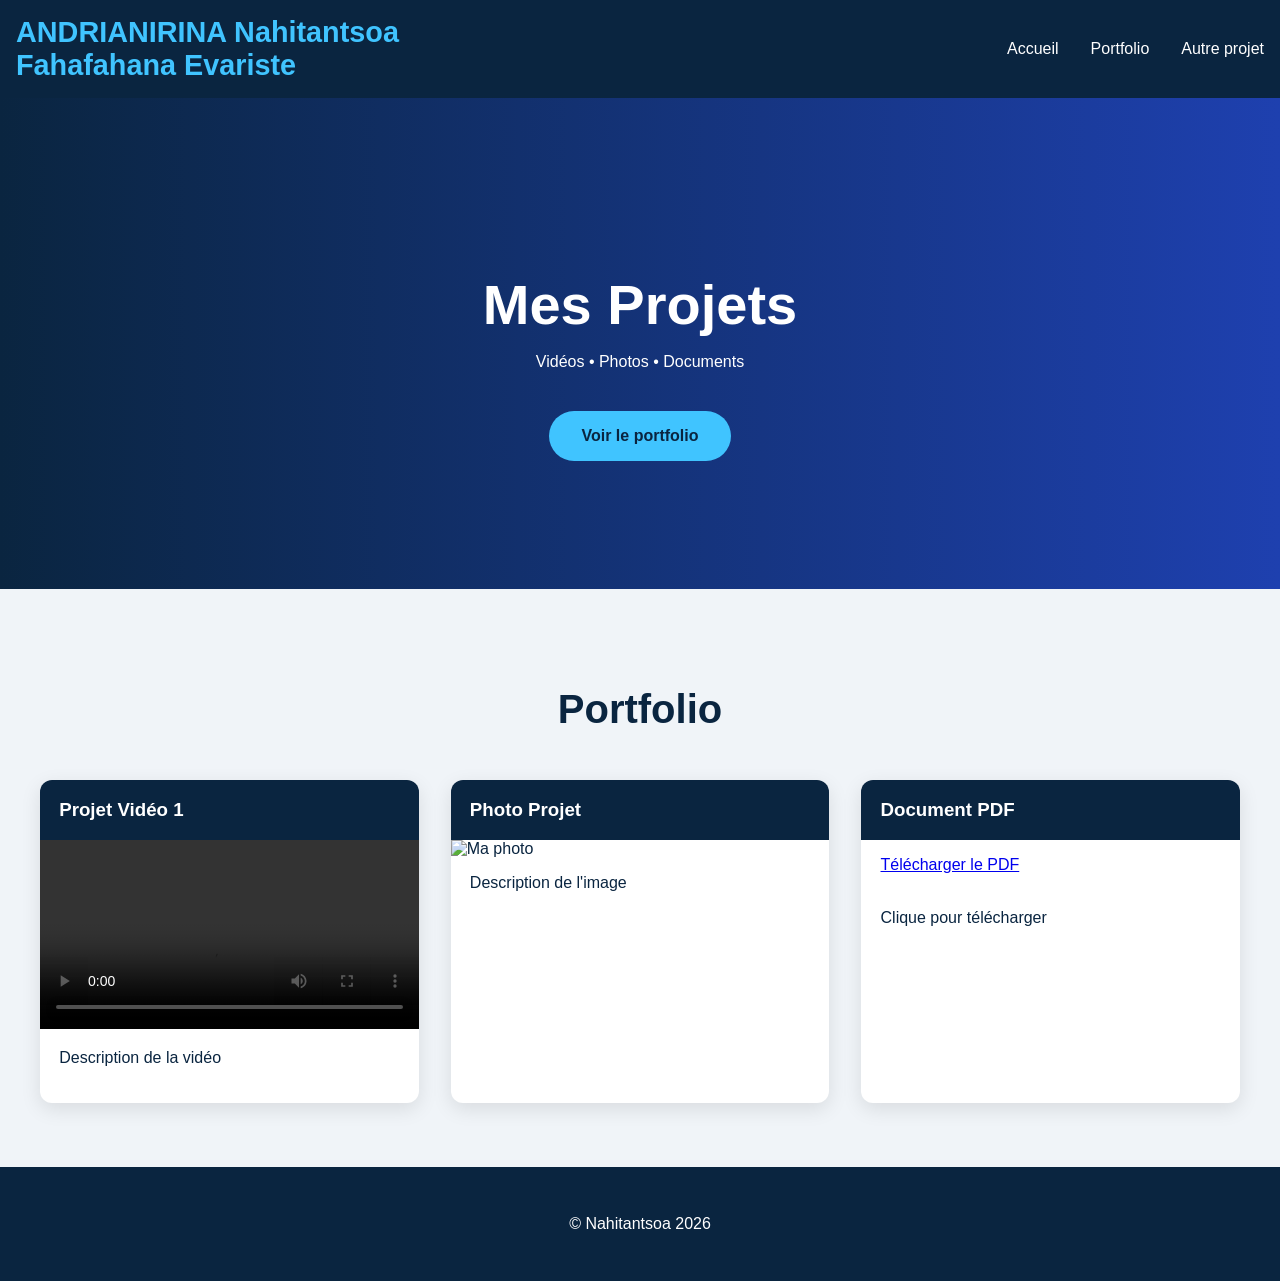
==== index.html @ 80f79030 "first commit" ====
<!DOCTYPE html>
<html lang="fr">
<head>
  <meta charset="UTF-8">
  <meta name="viewport" content="width=device-width, initial-scale=1.0">
  <title>Nahitantsoa - Portfolio</title>
  <link rel="stylesheet" href="style.css">
</head>
<body>

  <header>
    <nav>
      <div class="logo">
        ANDRIANIRINA Nahitantsoa<br />
        Fahafahana Evariste
      </div>
      <ul>
        <li><a href="#accueil">Accueil</a></li>
        <li><a href="#portfolio">Portfolio</a></li>
        <li><a href="https://github.com/nahitantsoa" target="_blank">Autre projet</a></li>
      </ul>
    </nav>
  </header>

  <section id="accueil" class="hero">
    <h1>Mes Projets</h1>
    <p>Vidéos • Photos • Documents</p>
    <a href="#portfolio" class="btn">Voir le portfolio</a>
  </section>

  <section id="portfolio">
    <h2>Portfolio</h2>

    <div class="grid">

      <!-- VIDÉO -->
      <div class="card">
        <h3>Projet Vidéo 1</h3>
        <video controls width="100%">
          <source src="assets/videos/projet1.mp4" type="video/mp4">
          Désolé, la vidéo ne se charge pas.
        </video>
        <p>Description de la vidéo</p>
      </div>

      <!-- IMAGE -->
      <div class="card">
        <h3>Photo Projet</h3>
        <img src="assets/images/photo1.jpg" alt="Ma photo" style="width:100%;">
        <p>Description de l'image</p>
      </div>

      <!-- DOCUMENT -->
      <div class="card">
        <h3>Document PDF</h3>
        <p><a href="assets/documents/Surveillance sur l'attaque MITM.pdf" download>Télécharger le PDF</a></p>
        <p>Clique pour télécharger</p>
      </div>

    </div>
  </section>

  <footer>
    <p>© Nahitantsoa 2026</p>
  </footer>

  <script src="script.js"></script>
</body>
</html>
---- style.css ----
body {
    margin: 0;
    font-family: Arial, sans-serif;
    background: #f0f4f8;
    color: #0a2540;
  }
  
  header nav {
    background: #0a2540;
    padding: 1rem;
    display: flex;
    justify-content: space-between;
    align-items: center;
    position: sticky;
    top: 0;
    z-index: 10;
  }
  
  .logo {
    color: #40c4ff;
    font-size: 1.8rem;
    font-weight: bold;
  }
  
  nav ul {
    list-style: none;
    display: flex;
    gap: 2rem;
    margin: 0;
    padding: 0;
  }
  
  nav a {
    color: white;
    text-decoration: none;
    font-weight: 500;
  }
  
  nav a:hover {
    color: #40c4ff;
  }
  
  .hero {
    background: linear-gradient(to right, #0a2540, #1e40af);
    color: white;
    text-align: center;
    padding: 8rem 2rem;
  }
  
  .hero h1 {
    font-size: 3.5rem;
    margin-bottom: 1rem;
  }
  
  .btn {
    background: #40c4ff;
    color: #0a2540;
    padding: 1rem 2rem;
    border-radius: 50px;
    text-decoration: none;
    font-weight: bold;
    display: inline-block;
    margin-top: 1.5rem;
  }
  
  .btn:hover {
    background: #00b0ff;
  }
  
  #portfolio {
    padding: 4rem 2rem;
    max-width: 1200px;
    margin: 0 auto;
  }
  
  #portfolio h2 {
    text-align: center;
    font-size: 2.5rem;
    margin-bottom: 3rem;
    color: #0a2540;
  }
  
  .grid {
    display: grid;
    grid-template-columns: repeat(auto-fit, minmax(320px, 1fr));
    gap: 2rem;
  }
  
  .card {
    background: white;
    border-radius: 12px;
    overflow: hidden;
    box-shadow: 0 6px 20px rgba(0,0,0,0.1);
    transition: transform 0.3s;
  }
  
  .card:hover {
    transform: translateY(-10px);
  }
  
  .card h3 {
    padding: 1.2rem;
    margin: 0;
    background: #0a2540;
    color: white;
  }
  
  .card p {
    padding: 0 1.2rem 1.2rem;
  }
  
  footer {
    background: #0a2540;
    color: white;
    text-align: center;
    padding: 2rem;
  }
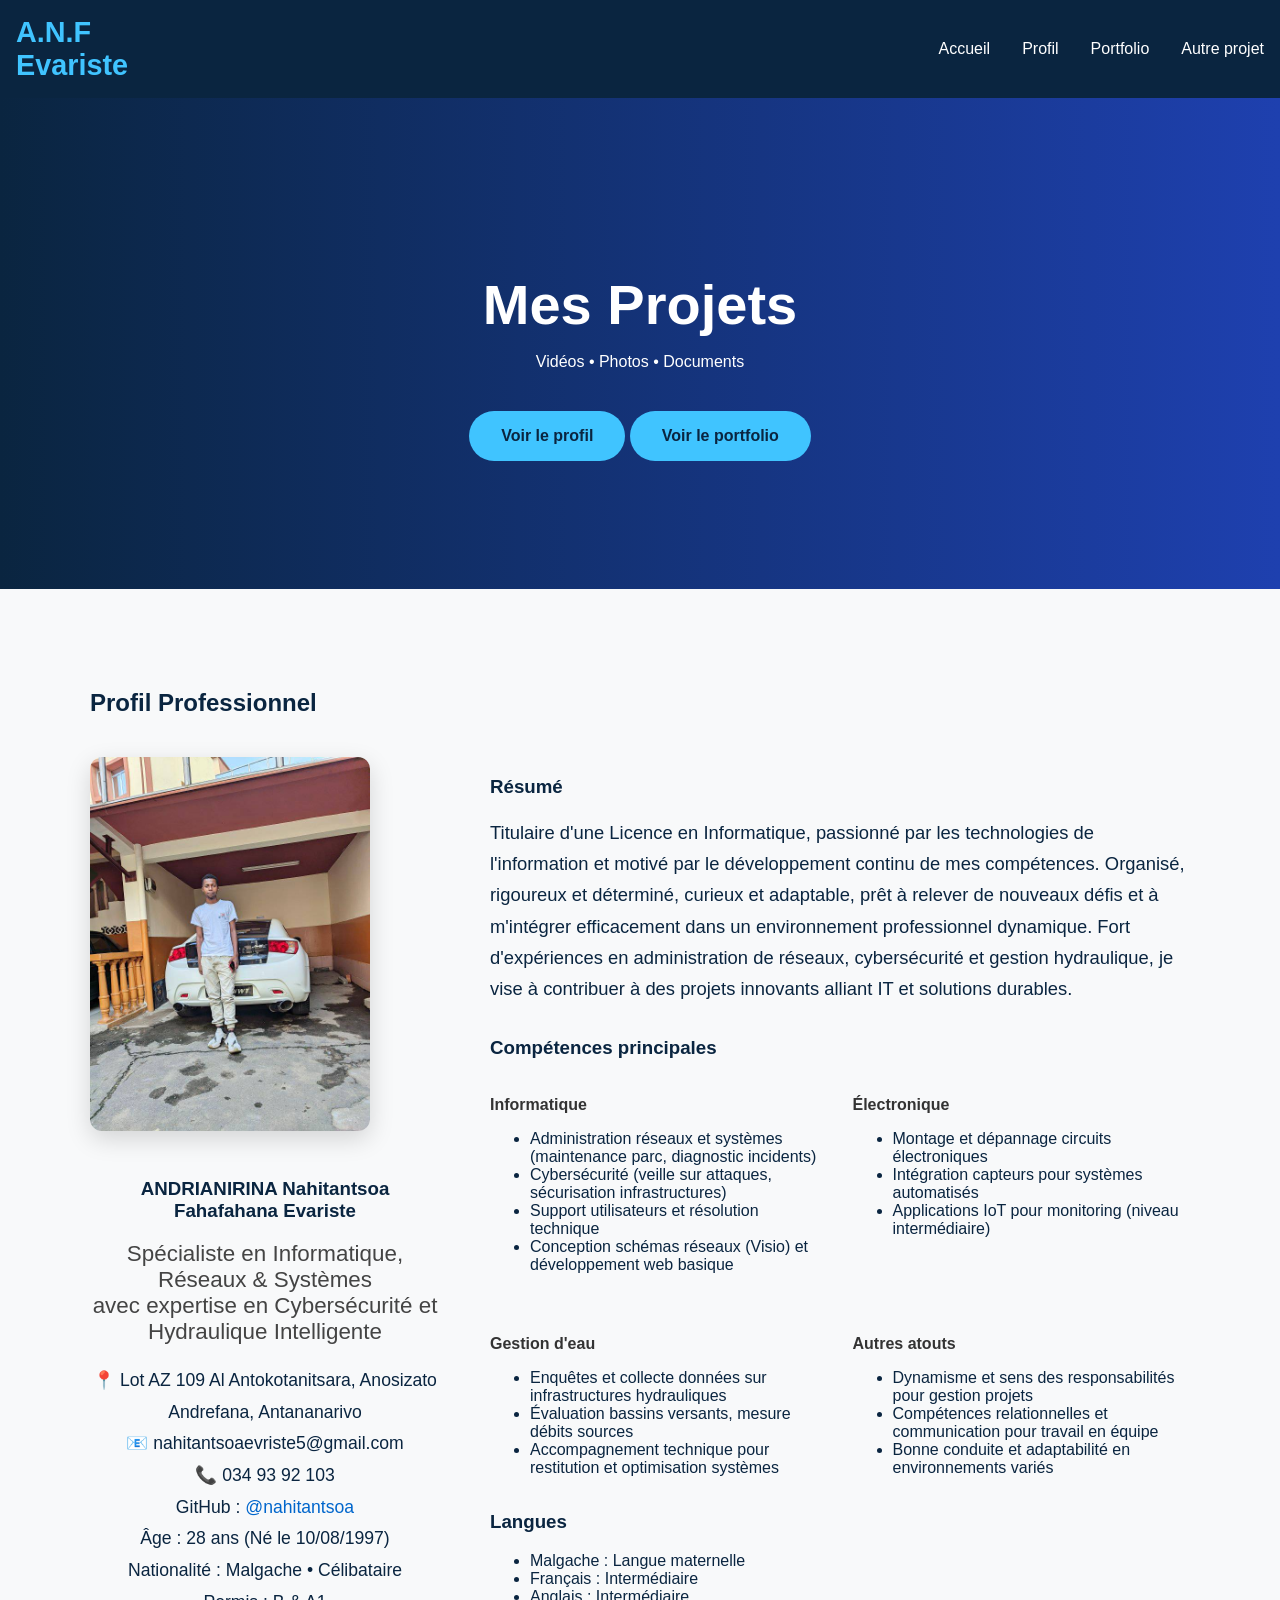
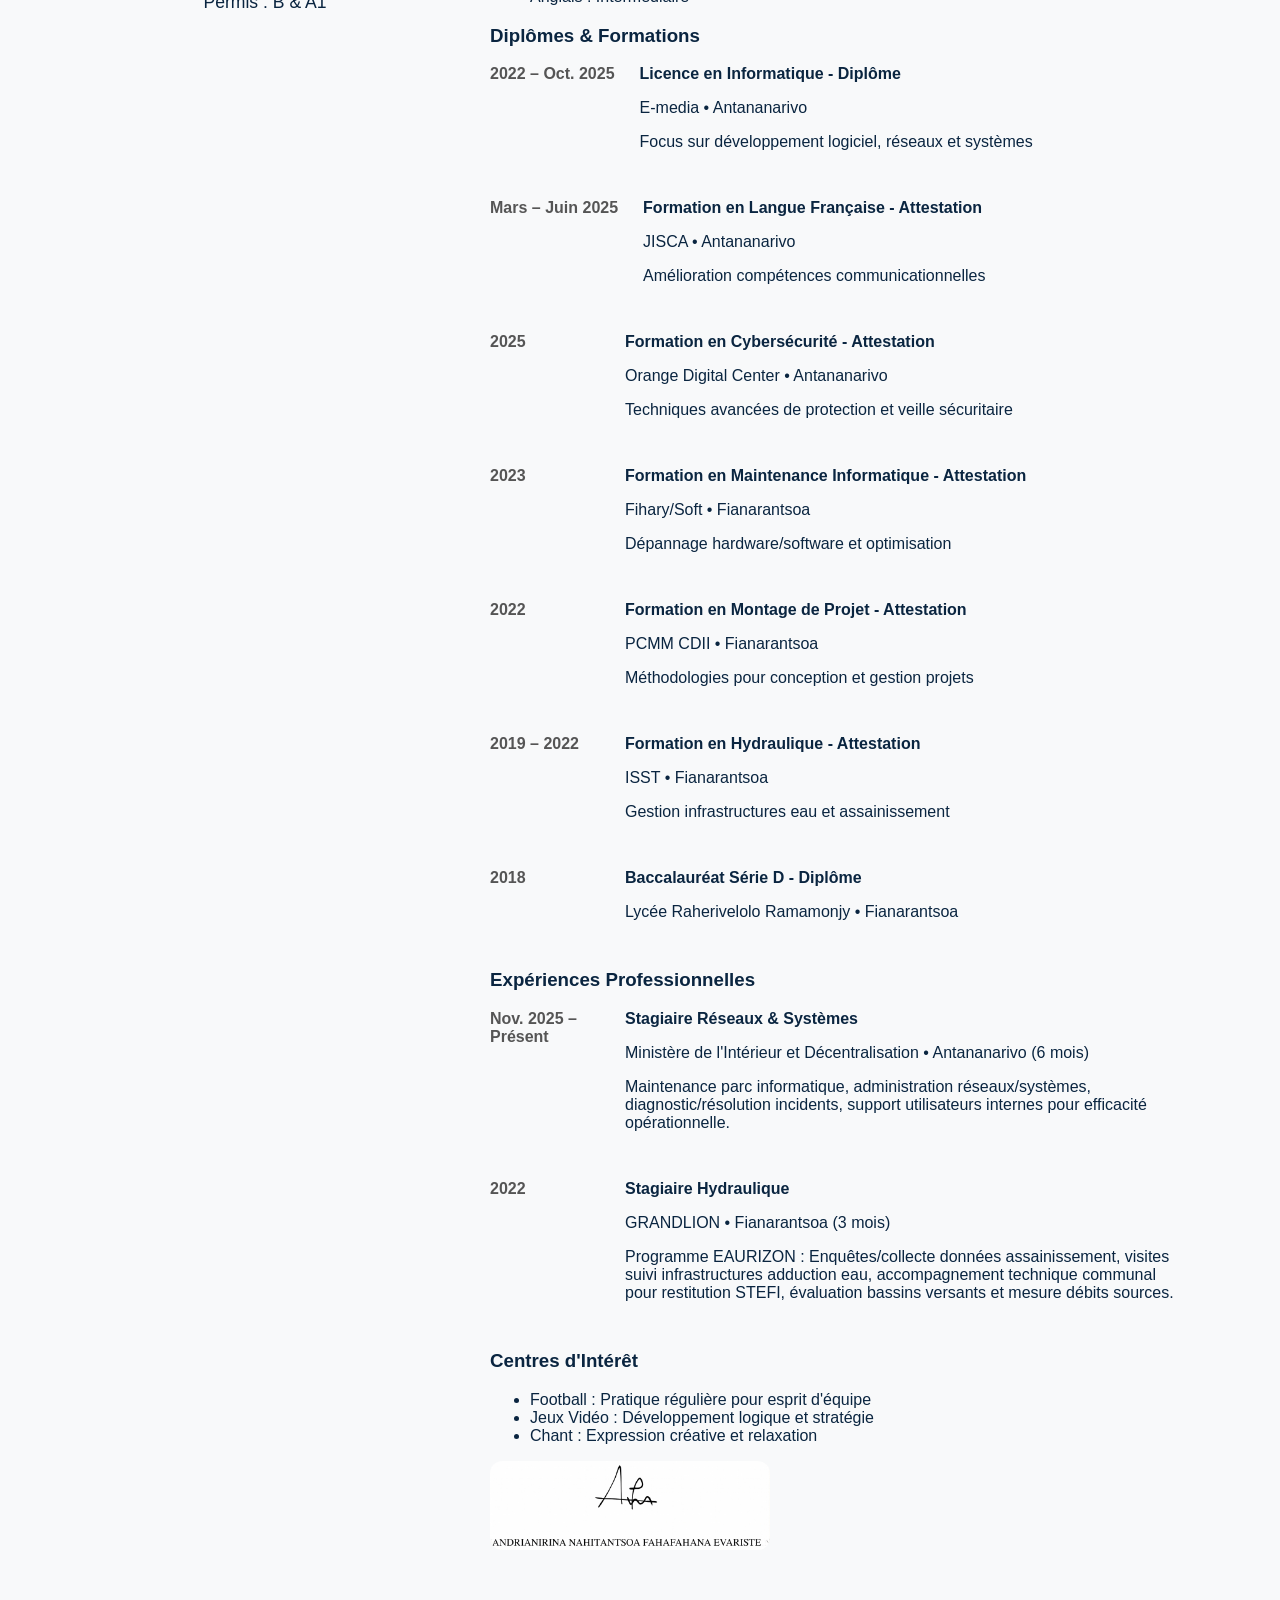
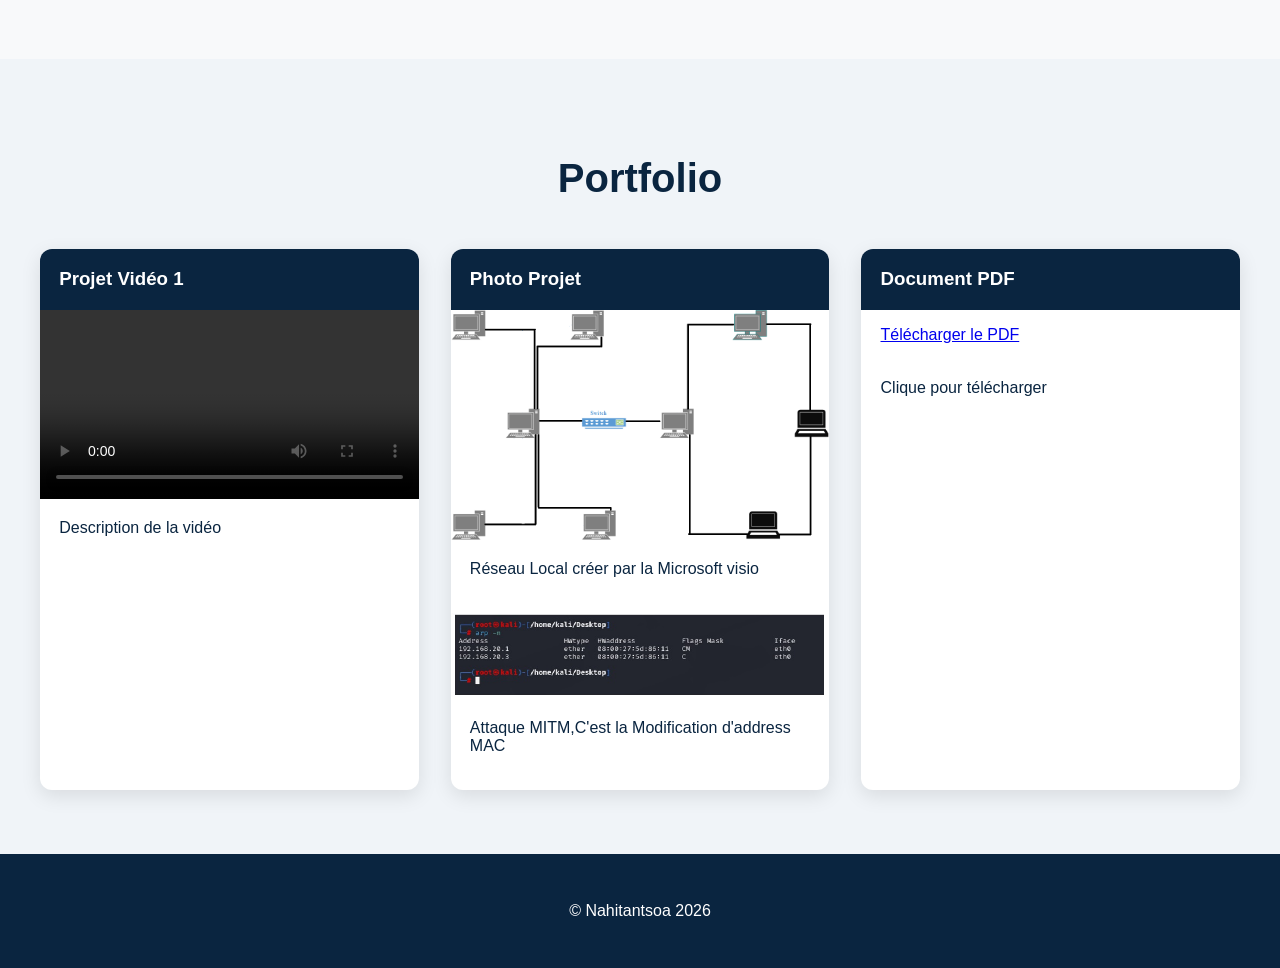
==== commit 2e7de1c1: "nouv" ====
--- a/index.html
+++ b/index.html
@@ -1,4 +1,4 @@
-<!DOCTYPE html>
+﻿<!DOCTYPE html>
 <html lang="fr">
 <head>
   <meta charset="UTF-8">
@@ -11,11 +11,12 @@
   <header>
     <nav>
       <div class="logo">
-        ANDRIANIRINA Nahitantsoa<br />
-        Fahafahana Evariste
+        A.N.F <br />
+         Evariste
       </div>
       <ul>
         <li><a href="#accueil">Accueil</a></li>
+        <li><a href="#profil">Profil</a></li>
         <li><a href="#portfolio">Portfolio</a></li>
         <li><a href="https://github.com/nahitantsoa" target="_blank">Autre projet</a></li>
       </ul>
@@ -25,8 +26,213 @@
   <section id="accueil" class="hero">
     <h1>Mes Projets</h1>
     <p>Vidéos • Photos • Documents</p>
+    <a href="#profil" class="btn">Voir le profil</a>
     <a href="#portfolio" class="btn">Voir le portfolio</a>
+
   </section>
+
+<section id="profil" class="profil-section">
+  <div class="container">
+    <h2>Profil Professionnel</h2>
+
+    <div class="profil-grid">
+      <!-- Colonne gauche : photo + infos perso -->
+      <div class="profil-left">
+        <div class="photo-profil">
+          <img src="assets/images/prof.jpg" alt="Nahitantsoa EVARISTE" />
+        </div>
+
+        <div class="contact-info">
+          <h3>ANDRIANIRINA Nahitantsoa <br/>
+          Fahafahana Evariste</h3>
+          <p class="titre-poste">Spécialiste en Informatique, Réseaux & Systèmes<br />avec expertise en Cybersécurité et Hydraulique Intelligente</p>
+
+          <ul class="contact-list">
+            <li>📍 Lot AZ 109 Al Antokotanitsara, Anosizato Andrefana, Antananarivo</li>
+            <li>📧 nahitantsoaevriste5@gmail.com</li>
+            <li>📞 034 93 92 103</li>
+            <li>GitHub : <a href="https://github.com/nahitantsoa" target="_blank">@nahitantsoa</a></li>
+            <li>Âge : 28 ans (Né le 10/08/1997)</li>
+            <li>Nationalité : Malgache • Célibataire</li>
+            <li>Permis : B & A1</li>
+          </ul>
+        </div>
+      </div>
+
+      <!-- Colonne droite : contenu CV -->
+      <div class="profil-right">
+
+        <!-- Résumé / À propos -->
+        <div class="resume">
+          <h3>Résumé</h3>
+          <p>
+            Titulaire d'une Licence en Informatique, passionné par les technologies de l'information et motivé par le développement continu de mes compétences. Organisé, rigoureux et déterminé, curieux et adaptable, prêt à relever de nouveaux défis et à m'intégrer efficacement dans un environnement professionnel dynamique. Fort d'expériences en administration de réseaux, cybersécurité et gestion hydraulique, je vise à contribuer à des projets innovants alliant IT et solutions durables.
+          </p>
+        </div>
+
+        <!-- Compétences -->
+        <div class="competences">
+          <h3>Compétences principales</h3>
+          <div class="skills-grid">
+            <div class="skill-category">
+              <h4>Informatique</h4>
+              <ul>
+                <li>Administration réseaux et systèmes (maintenance parc, diagnostic incidents)</li>
+                <li>Cybersécurité (veille sur attaques, sécurisation infrastructures)</li>
+                <li>Support utilisateurs et résolution technique</li>
+                <li>Conception schémas réseaux (Visio) et développement web basique</li>
+              </ul>
+            </div>
+
+            <div class="skill-category">
+              <h4>Électronique</h4>
+              <ul>
+                <li>Montage et dépannage circuits électroniques</li>
+                <li>Intégration capteurs pour systèmes automatisés</li>
+                <li>Applications IoT pour monitoring (niveau intermédiaire)</li>
+              </ul>
+            </div>
+
+            <div class="skill-category">
+              <h4>Gestion d'eau</h4>
+              <ul>
+                <li>Enquêtes et collecte données sur infrastructures hydrauliques</li>
+                <li>Évaluation bassins versants, mesure débits sources</li>
+                <li>Accompagnement technique pour restitution et optimisation systèmes</li>
+              </ul>
+            </div>
+
+            <div class="skill-category">
+              <h4>Autres atouts</h4>
+              <ul>
+                <li>Dynamisme et sens des responsabilités pour gestion projets</li>
+                <li>Compétences relationnelles et communication pour travail en équipe</li>
+                <li>Bonne conduite et adaptabilité en environnements variés</li>
+              </ul>
+            </div>
+          </div>
+        </div>
+
+        <!-- Langues -->
+        <div class="langues">
+          <h3>Langues</h3>
+          <ul>
+            <li>Malgache : Langue maternelle</li>
+            <li>Français : Intermédiaire</li>
+            <li>Anglais : Intermédiaire</li>
+          </ul>
+        </div>
+
+        <!-- Diplômes & formations -->
+        <div class="formation">
+          <h3>Diplômes & Formations</h3>
+          <div class="timeline">
+            <div class="timeline-item">
+              <div class="timeline-date">2022 – Oct. 2025</div>
+              <div class="timeline-content">
+                <h4>Licence en Informatique - Diplôme</h4>
+                <p>E-media • Antananarivo</p>
+                <p>Focus sur développement logiciel, réseaux et systèmes</p>
+              </div>
+            </div>
+
+            <div class="timeline-item">
+              <div class="timeline-date">Mars – Juin 2025</div>
+              <div class="timeline-content">
+                <h4>Formation en Langue Française - Attestation</h4>
+                <p>JISCA • Antananarivo</p>
+                <p>Amélioration compétences communicationnelles</p>
+              </div>
+            </div>
+
+            <div class="timeline-item">
+              <div class="timeline-date">2025</div>
+              <div class="timeline-content">
+                <h4>Formation en Cybersécurité - Attestation</h4>
+                <p>Orange Digital Center • Antananarivo</p>
+                <p>Techniques avancées de protection et veille sécuritaire</p>
+              </div>
+            </div>
+
+            <div class="timeline-item">
+              <div class="timeline-date">2023</div>
+              <div class="timeline-content">
+                <h4>Formation en Maintenance Informatique - Attestation</h4>
+                <p>Fihary/Soft • Fianarantsoa</p>
+                <p>Dépannage hardware/software et optimisation</p>
+              </div>
+            </div>
+
+            <div class="timeline-item">
+              <div class="timeline-date">2022</div>
+              <div class="timeline-content">
+                <h4>Formation en Montage de Projet - Attestation</h4>
+                <p>PCMM CDII • Fianarantsoa</p>
+                <p>Méthodologies pour conception et gestion projets</p>
+              </div>
+            </div>
+
+            <div class="timeline-item">
+              <div class="timeline-date">2019 – 2022</div>
+              <div class="timeline-content">
+                <h4>Formation en Hydraulique - Attestation</h4>
+                <p>ISST • Fianarantsoa</p>
+                <p>Gestion infrastructures eau et assainissement</p>
+              </div>
+            </div>
+
+            <div class="timeline-item">
+              <div class="timeline-date">2018</div>
+              <div class="timeline-content">
+                <h4>Baccalauréat Série D - Diplôme</h4>
+                <p>Lycée Raherivelolo Ramamonjy • Fianarantsoa</p>
+              </div>
+            </div>
+          </div>
+        </div>
+
+        <!-- Expériences / Réalisations marquantes -->
+        <div class="experiences">
+          <h3>Expériences Professionnelles</h3>
+          <div class="timeline">
+            <div class="timeline-item">
+              <div class="timeline-date">Nov. 2025 – Présent</div>
+              <div class="timeline-content">
+                <h4>Stagiaire Réseaux & Systèmes</h4>
+                <p>Ministère de l'Intérieur et Décentralisation • Antananarivo (6 mois)</p>
+                <p>Maintenance parc informatique, administration réseaux/systèmes, diagnostic/résolution incidents, support utilisateurs internes pour efficacité opérationnelle.</p>
+              </div>
+            </div>
+
+            <div class="timeline-item">
+              <div class="timeline-date">2022</div>
+              <div class="timeline-content">
+                <h4>Stagiaire Hydraulique</h4>
+                <p>GRANDLION • Fianarantsoa (3 mois)</p>
+                <p>Programme EAURIZON : Enquêtes/collecte données assainissement, visites suivi infrastructures adduction eau, accompagnement technique communal pour restitution STEFI, évaluation bassins versants et mesure débits sources.</p>
+              </div>
+            </div>
+          </div>
+        </div>
+
+        <!-- Centres d'intérêt -->
+        <div class="interets">
+          <h3>Centres d'Intérêt</h3>
+          <ul>
+            <li>Football : Pratique régulière pour esprit d'équipe</li>
+            <li>Jeux Vidéo : Développement logique et stratégie</li>
+            <li>Chant : Expression créative et relaxation</li>
+          </ul>
+        </div>
+        <div class="sig">
+          <img src="assets/images/signature.jpg" alt="Nahitantsoa EVARISTE" />
+        </div>
+
+      </div>
+    </div>
+  </div>
+
+</section>
 
   <section id="portfolio">
     <h2>Portfolio</h2>
@@ -46,8 +252,10 @@
       <!-- IMAGE -->
       <div class="card">
         <h3>Photo Projet</h3>
-        <img src="assets/images/photo1.jpg" alt="Ma photo" style="width:100%;">
-        <p>Description de l'image</p>
+        <img src="assets/images/Réseau local.png" alt="Ma photo" style="width:100%;">
+        <p>Réseau Local créer par la Microsoft visio</p>
+	<img src="assets/images/l'attaque MITM.jpg" alt="Ma photo" style="width:100%;">
+        <p>Attaque MITM,C'est la Modification d'address MAC</p>
       </div>
 
       <!-- DOCUMENT -->
--- a/style.css
+++ b/style.css
@@ -85,6 +85,138 @@
     grid-template-columns: repeat(auto-fit, minmax(320px, 1fr));
     gap: 2rem;
   }
+
+  .profil-section {
+  padding: 80px 20px;
+  background: #f8f9fa;
+}
+
+.container {
+  max-width: 1100px;
+  margin: 0 auto;
+}
+
+.profil-grid {
+  display: flex;
+  flex-wrap: wrap;
+  gap: 50px;
+  margin-top: 40px;
+}
+
+.profil-left {
+  flex: 1;
+  min-width: 320px;
+}
+
+.photo-profil img {
+  width: 100%;
+  max-width: 280px;
+  border-radius: 12px;
+  box-shadow: 0 8px 25px rgba(0,0,0,0.15);
+  object-fit: cover;
+  display: black;
+  margin: 0 auto 25px;
+}
+
+.sig img {
+ width: 100%;
+  max-width: 280px;
+  border-radius: 12px;
+  box-shadow: 0 8px 25px rgba(-1,-1,-1,-1.15);
+  object-fit: cover;
+  display: black;
+  margin: 0 auto 25px;
+}
+.contact-info {
+  text-align: center;
+}
+
+.titre-poste {
+  font-size: 1.4rem;
+  color: #444;
+  margin: 10px 0 20px;
+  font-weight: 500;
+}
+
+.contact-list {
+  list-style: none;
+  padding: 0;
+  font-size: 1.1rem;
+  line-height: 1.8;
+}
+
+.contact-list a {
+  color: #0066cc;
+  text-decoration: none;
+}
+
+.profil-right {
+  flex: 2;
+  min-width: 400px;
+}
+
+.resume p {
+  font-size: 1.15rem;
+  line-height: 1.7;
+  margin-bottom: 2rem;
+}
+
+.competences h4 {
+  margin: 1.2rem 0 0.6rem;
+  color: #333;
+}
+
+.skills-grid {
+  display: grid;
+  grid-template-columns: repeat(auto-fit, minmax(220px, 1fr));
+  gap: 25px;
+}
+
+.timeline-item {
+  display: flex;
+  margin-bottom: 2rem;
+  gap: 25px;
+}
+
+.timeline-date {
+  min-width: 110px;
+  font-weight: bold;
+  color: #555;
+}
+
+.timeline-content h4 {
+  margin: 0 0 6px;
+}
+
+.experiences ul {
+  list-style: none;
+  padding-left: 0;
+}
+
+.experiences li {
+  margin-bottom: 12px;
+  position: relative;
+  padding-left: 25px;
+}
+
+.experiences li::before {
+  content: "•";
+  position: absolute;
+  left: 0;
+  color: #0066cc;
+  font-size: 1.6rem;
+  line-height: 1;
+}
+
+/* Responsive */
+@media (max-width: 800px) {
+  .profil-grid {
+    flex-direction: column;
+  }
+  .photo-profil img {
+    max-width: 220px;
+  }
+}
   
   .card {
     background: white;
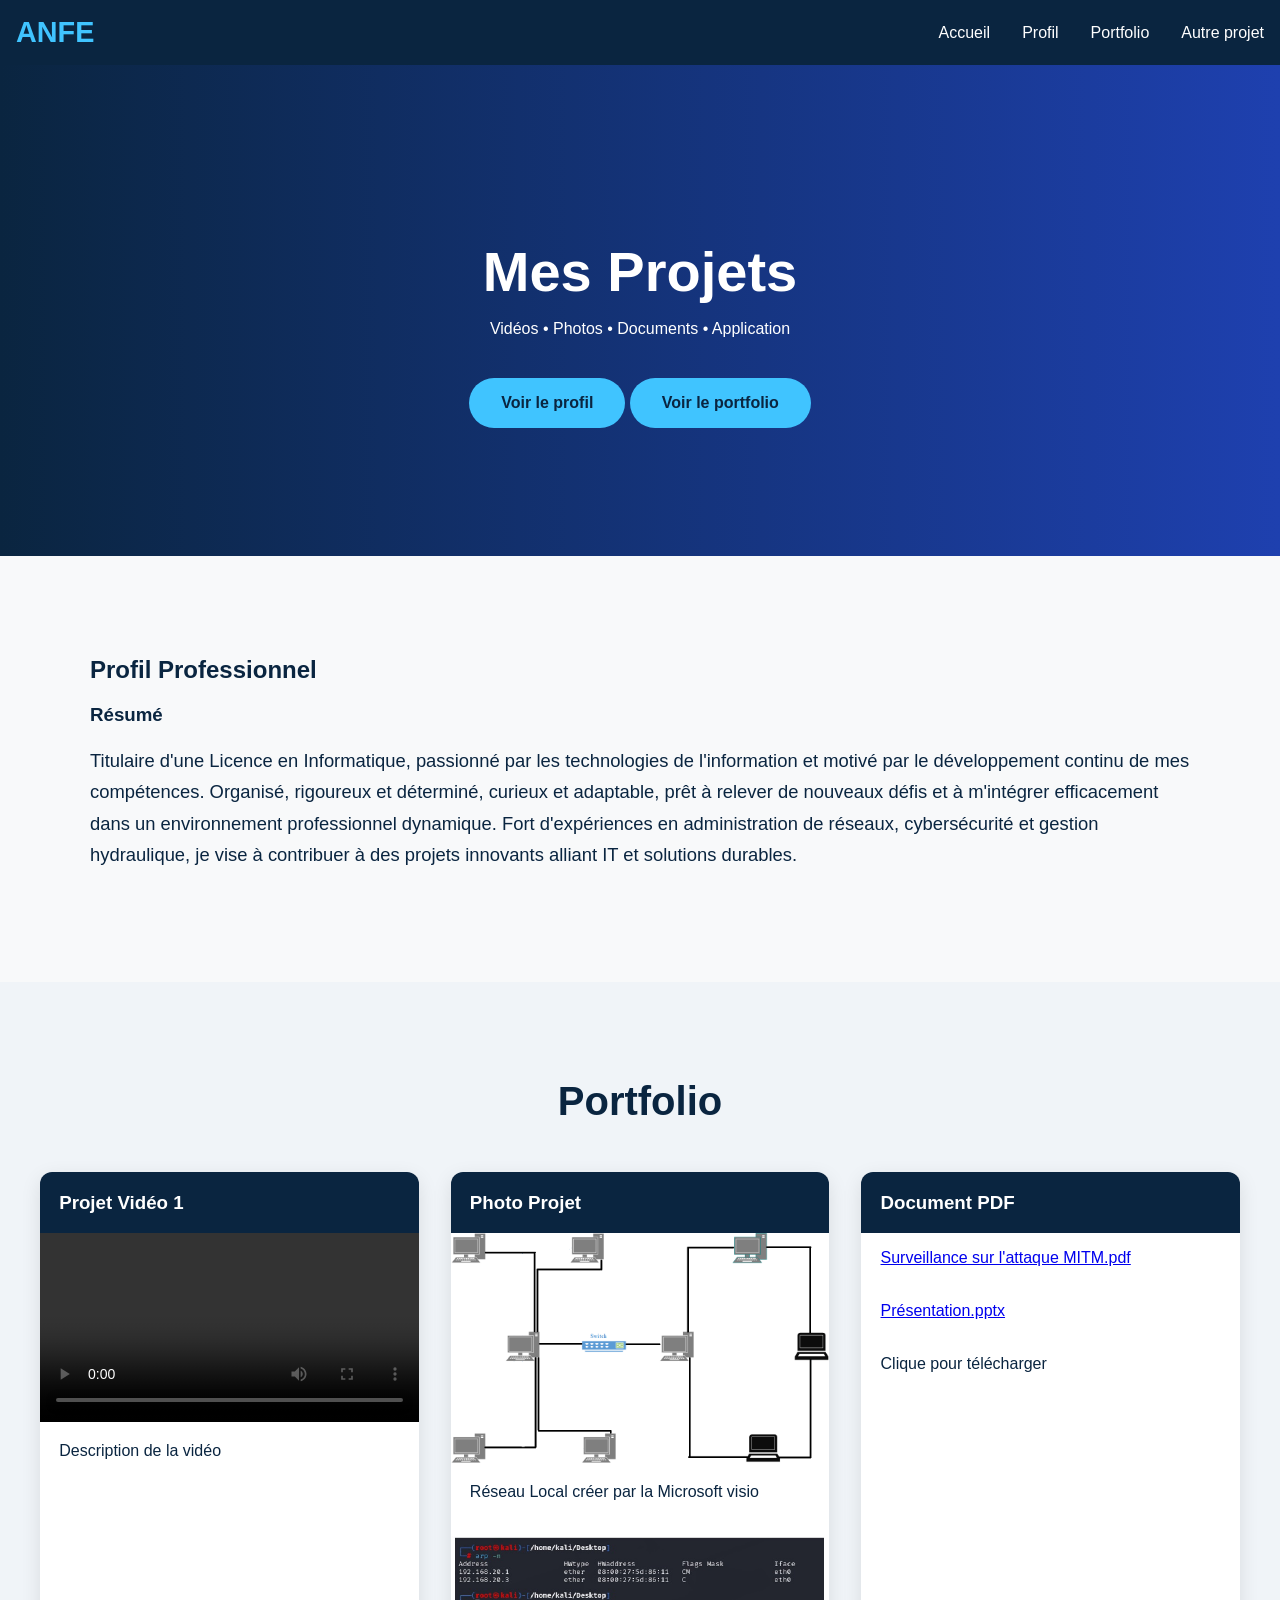
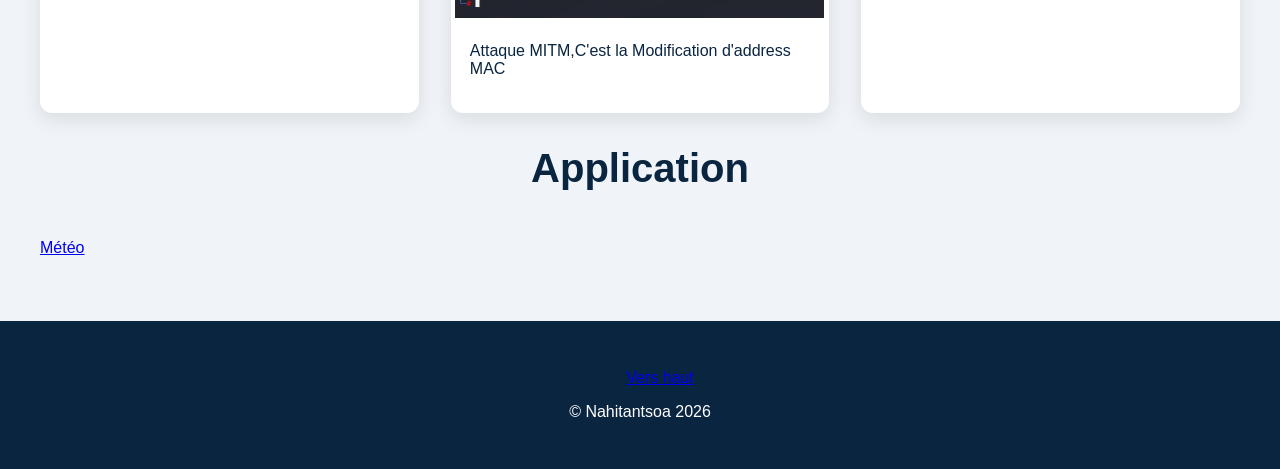
==== commit 3df5e3d6: "nouv modif" ====
--- a/index.html
+++ b/index.html
@@ -1,4 +1,4 @@
-﻿<!DOCTYPE html>
+<!DOCTYPE html>
 <html lang="fr">
 <head>
   <meta charset="UTF-8">
@@ -10,13 +10,14 @@
 
   <header>
     <nav>
+       <div id="miverina">
       <div class="logo">
-        A.N.F <br />
-         Evariste
+        ANFE
+      </div>
       </div>
       <ul>
         <li><a href="#accueil">Accueil</a></li>
-        <li><a href="#profil">Profil</a></li>
+        <li><a href="profil.html">Profil</a></li>
         <li><a href="#portfolio">Portfolio</a></li>
         <li><a href="https://github.com/nahitantsoa" target="_blank">Autre projet</a></li>
       </ul>
@@ -25,8 +26,8 @@
 
   <section id="accueil" class="hero">
     <h1>Mes Projets</h1>
-    <p>Vidéos • Photos • Documents</p>
-    <a href="#profil" class="btn">Voir le profil</a>
+    <p>Vidéos • Photos • Documents • Application</p>
+    <a href="profil.html" class="btn">Voir le profil</a>
     <a href="#portfolio" class="btn">Voir le portfolio</a>
 
   </section>
@@ -35,201 +36,14 @@
   <div class="container">
     <h2>Profil Professionnel</h2>
 
-    <div class="profil-grid">
-      <!-- Colonne gauche : photo + infos perso -->
-      <div class="profil-left">
-        <div class="photo-profil">
-          <img src="assets/images/prof.jpg" alt="Nahitantsoa EVARISTE" />
-        </div>
-
-        <div class="contact-info">
-          <h3>ANDRIANIRINA Nahitantsoa <br/>
-          Fahafahana Evariste</h3>
-          <p class="titre-poste">Spécialiste en Informatique, Réseaux & Systèmes<br />avec expertise en Cybersécurité et Hydraulique Intelligente</p>
-
-          <ul class="contact-list">
-            <li>📍 Lot AZ 109 Al Antokotanitsara, Anosizato Andrefana, Antananarivo</li>
-            <li>📧 nahitantsoaevriste5@gmail.com</li>
-            <li>📞 034 93 92 103</li>
-            <li>GitHub : <a href="https://github.com/nahitantsoa" target="_blank">@nahitantsoa</a></li>
-            <li>Âge : 28 ans (Né le 10/08/1997)</li>
-            <li>Nationalité : Malgache • Célibataire</li>
-            <li>Permis : B & A1</li>
-          </ul>
-        </div>
-      </div>
-
-      <!-- Colonne droite : contenu CV -->
-      <div class="profil-right">
-
-        <!-- Résumé / À propos -->
+      <!-- contenu CV -->
         <div class="resume">
           <h3>Résumé</h3>
           <p>
             Titulaire d'une Licence en Informatique, passionné par les technologies de l'information et motivé par le développement continu de mes compétences. Organisé, rigoureux et déterminé, curieux et adaptable, prêt à relever de nouveaux défis et à m'intégrer efficacement dans un environnement professionnel dynamique. Fort d'expériences en administration de réseaux, cybersécurité et gestion hydraulique, je vise à contribuer à des projets innovants alliant IT et solutions durables.
           </p>
         </div>
-
-        <!-- Compétences -->
-        <div class="competences">
-          <h3>Compétences principales</h3>
-          <div class="skills-grid">
-            <div class="skill-category">
-              <h4>Informatique</h4>
-              <ul>
-                <li>Administration réseaux et systèmes (maintenance parc, diagnostic incidents)</li>
-                <li>Cybersécurité (veille sur attaques, sécurisation infrastructures)</li>
-                <li>Support utilisateurs et résolution technique</li>
-                <li>Conception schémas réseaux (Visio) et développement web basique</li>
-              </ul>
-            </div>
-
-            <div class="skill-category">
-              <h4>Électronique</h4>
-              <ul>
-                <li>Montage et dépannage circuits électroniques</li>
-                <li>Intégration capteurs pour systèmes automatisés</li>
-                <li>Applications IoT pour monitoring (niveau intermédiaire)</li>
-              </ul>
-            </div>
-
-            <div class="skill-category">
-              <h4>Gestion d'eau</h4>
-              <ul>
-                <li>Enquêtes et collecte données sur infrastructures hydrauliques</li>
-                <li>Évaluation bassins versants, mesure débits sources</li>
-                <li>Accompagnement technique pour restitution et optimisation systèmes</li>
-              </ul>
-            </div>
-
-            <div class="skill-category">
-              <h4>Autres atouts</h4>
-              <ul>
-                <li>Dynamisme et sens des responsabilités pour gestion projets</li>
-                <li>Compétences relationnelles et communication pour travail en équipe</li>
-                <li>Bonne conduite et adaptabilité en environnements variés</li>
-              </ul>
-            </div>
-          </div>
-        </div>
-
-        <!-- Langues -->
-        <div class="langues">
-          <h3>Langues</h3>
-          <ul>
-            <li>Malgache : Langue maternelle</li>
-            <li>Français : Intermédiaire</li>
-            <li>Anglais : Intermédiaire</li>
-          </ul>
-        </div>
-
-        <!-- Diplômes & formations -->
-        <div class="formation">
-          <h3>Diplômes & Formations</h3>
-          <div class="timeline">
-            <div class="timeline-item">
-              <div class="timeline-date">2022 – Oct. 2025</div>
-              <div class="timeline-content">
-                <h4>Licence en Informatique - Diplôme</h4>
-                <p>E-media • Antananarivo</p>
-                <p>Focus sur développement logiciel, réseaux et systèmes</p>
-              </div>
-            </div>
-
-            <div class="timeline-item">
-              <div class="timeline-date">Mars – Juin 2025</div>
-              <div class="timeline-content">
-                <h4>Formation en Langue Française - Attestation</h4>
-                <p>JISCA • Antananarivo</p>
-                <p>Amélioration compétences communicationnelles</p>
-              </div>
-            </div>
-
-            <div class="timeline-item">
-              <div class="timeline-date">2025</div>
-              <div class="timeline-content">
-                <h4>Formation en Cybersécurité - Attestation</h4>
-                <p>Orange Digital Center • Antananarivo</p>
-                <p>Techniques avancées de protection et veille sécuritaire</p>
-              </div>
-            </div>
-
-            <div class="timeline-item">
-              <div class="timeline-date">2023</div>
-              <div class="timeline-content">
-                <h4>Formation en Maintenance Informatique - Attestation</h4>
-                <p>Fihary/Soft • Fianarantsoa</p>
-                <p>Dépannage hardware/software et optimisation</p>
-              </div>
-            </div>
-
-            <div class="timeline-item">
-              <div class="timeline-date">2022</div>
-              <div class="timeline-content">
-                <h4>Formation en Montage de Projet - Attestation</h4>
-                <p>PCMM CDII • Fianarantsoa</p>
-                <p>Méthodologies pour conception et gestion projets</p>
-              </div>
-            </div>
-
-            <div class="timeline-item">
-              <div class="timeline-date">2019 – 2022</div>
-              <div class="timeline-content">
-                <h4>Formation en Hydraulique - Attestation</h4>
-                <p>ISST • Fianarantsoa</p>
-                <p>Gestion infrastructures eau et assainissement</p>
-              </div>
-            </div>
-
-            <div class="timeline-item">
-              <div class="timeline-date">2018</div>
-              <div class="timeline-content">
-                <h4>Baccalauréat Série D - Diplôme</h4>
-                <p>Lycée Raherivelolo Ramamonjy • Fianarantsoa</p>
-              </div>
-            </div>
-          </div>
-        </div>
-
-        <!-- Expériences / Réalisations marquantes -->
-        <div class="experiences">
-          <h3>Expériences Professionnelles</h3>
-          <div class="timeline">
-            <div class="timeline-item">
-              <div class="timeline-date">Nov. 2025 – Présent</div>
-              <div class="timeline-content">
-                <h4>Stagiaire Réseaux & Systèmes</h4>
-                <p>Ministère de l'Intérieur et Décentralisation • Antananarivo (6 mois)</p>
-                <p>Maintenance parc informatique, administration réseaux/systèmes, diagnostic/résolution incidents, support utilisateurs internes pour efficacité opérationnelle.</p>
-              </div>
-            </div>
-
-            <div class="timeline-item">
-              <div class="timeline-date">2022</div>
-              <div class="timeline-content">
-                <h4>Stagiaire Hydraulique</h4>
-                <p>GRANDLION • Fianarantsoa (3 mois)</p>
-                <p>Programme EAURIZON : Enquêtes/collecte données assainissement, visites suivi infrastructures adduction eau, accompagnement technique communal pour restitution STEFI, évaluation bassins versants et mesure débits sources.</p>
-              </div>
-            </div>
-          </div>
-        </div>
-
-        <!-- Centres d'intérêt -->
-        <div class="interets">
-          <h3>Centres d'Intérêt</h3>
-          <ul>
-            <li>Football : Pratique régulière pour esprit d'équipe</li>
-            <li>Jeux Vidéo : Développement logique et stratégie</li>
-            <li>Chant : Expression créative et relaxation</li>
-          </ul>
-        </div>
-        <div class="sig">
-          <img src="assets/images/signature.jpg" alt="Nahitantsoa EVARISTE" />
-        </div>
-
-      </div>
-    </div>
+  
   </div>
 
 </section>
@@ -261,14 +75,23 @@
       <!-- DOCUMENT -->
       <div class="card">
         <h3>Document PDF</h3>
-        <p><a href="assets/documents/Surveillance sur l'attaque MITM.pdf" download>Télécharger le PDF</a></p>
+        <p><a href="assets/documents/Surveillance sur l'attaque MITM.pdf" download>Surveillance sur l'attaque MITM.pdf</a></p>
+        <p><a href="assets/documents/Présentation.pptx" download>Présentation.pptx</a></p>
         <p>Clique pour télécharger</p>
       </div>
 
     </div>
+
+     <h2>Application</h2>
+       <a href="application/météo/météo.html">Météo</a>
+
   </section>
 
   <footer>
+    <ul>
+   
+     <a href="#miverina">Vers haut</a>
+    </ul>
     <p>© Nahitantsoa 2026</p>
   </footer>
 
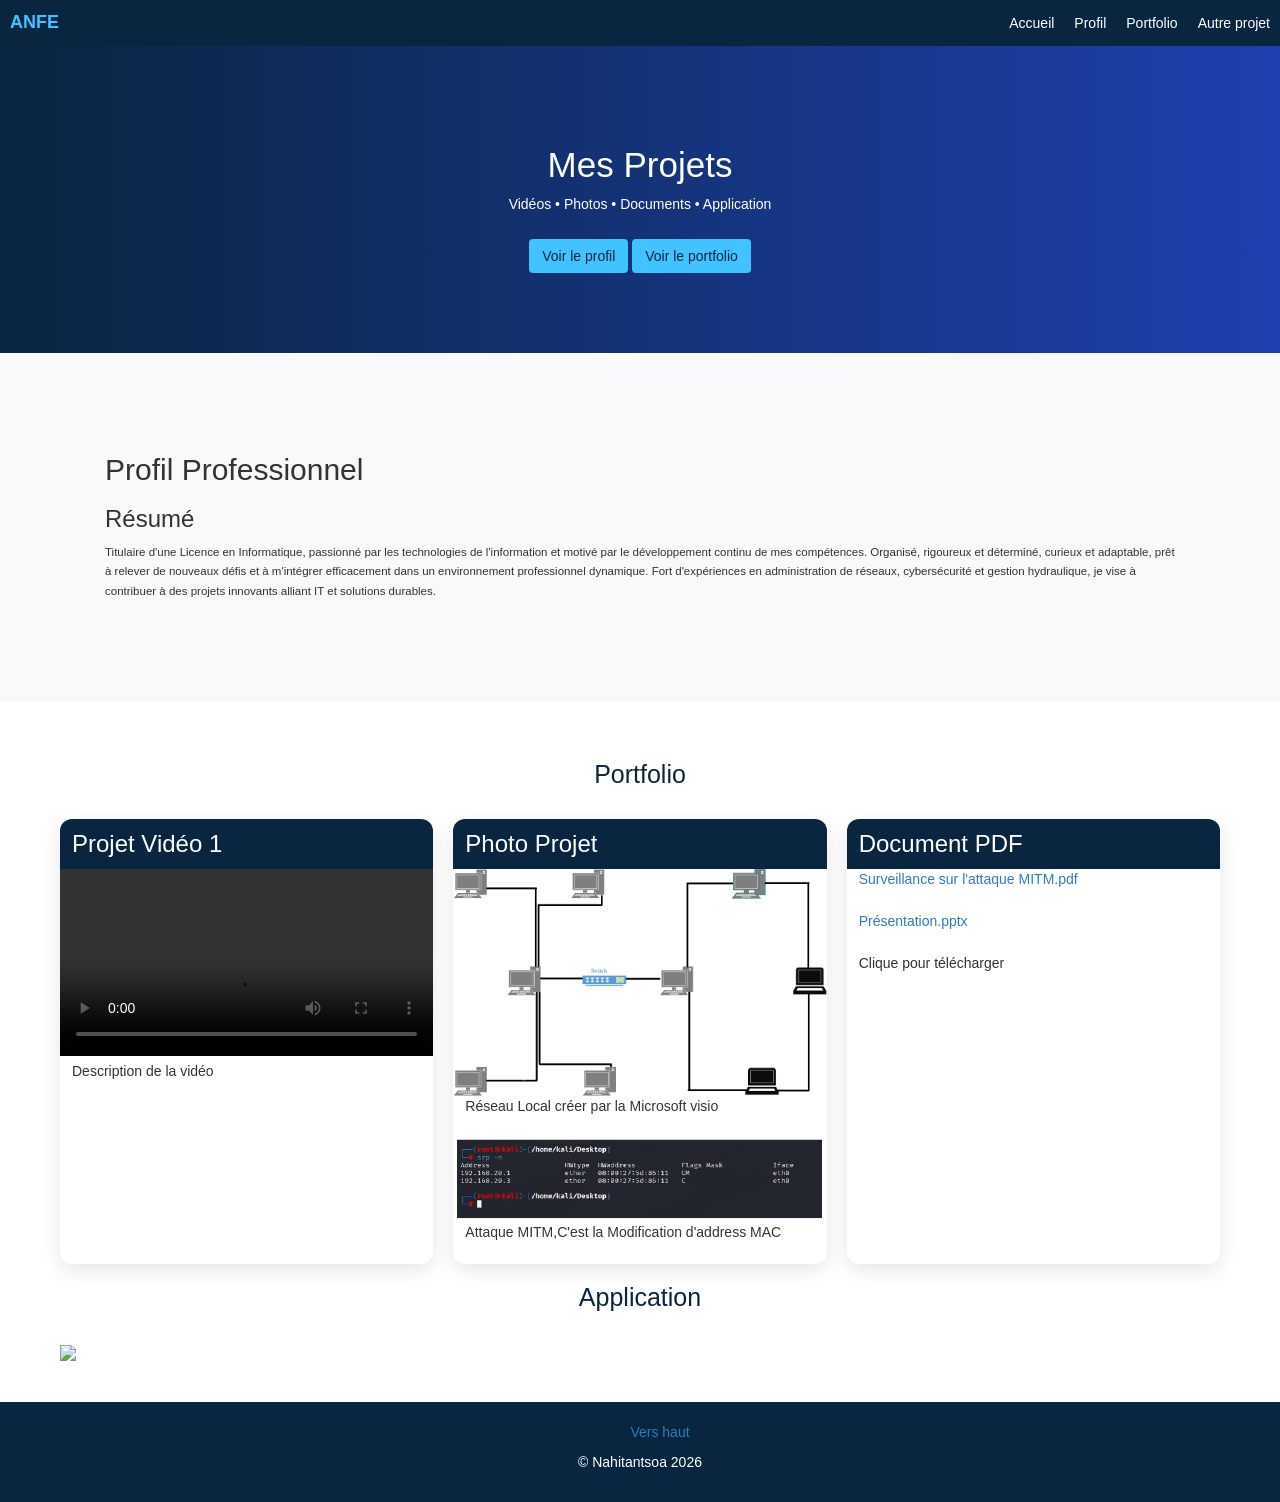
==== commit db181147: "new" ====
--- a/index.html
+++ b/index.html
@@ -4,7 +4,15 @@
   <meta charset="UTF-8">
   <meta name="viewport" content="width=device-width, initial-scale=1.0">
   <title>Nahitantsoa - Portfolio</title>
+  <link rel="icon" type="icon" href="essents/images/icon.jpg">
   <link rel="stylesheet" href="style.css">
+  <link rel="stylesheet" href="bootstrap.min.css">
+
+
+  <script src="jquery-2.2.3.min.js"></script>
+  <script src="bootstrap.min.js"></script>
+  
+
 </head>
 <body>
 
@@ -83,7 +91,8 @@
     </div>
 
      <h2>Application</h2>
-       <a href="application/météo/météo.html">Météo</a>
+    
+       <a href="application/météo/météo.html"><img src="essets/images/météo.jpg"></a>
 
   </section>
 
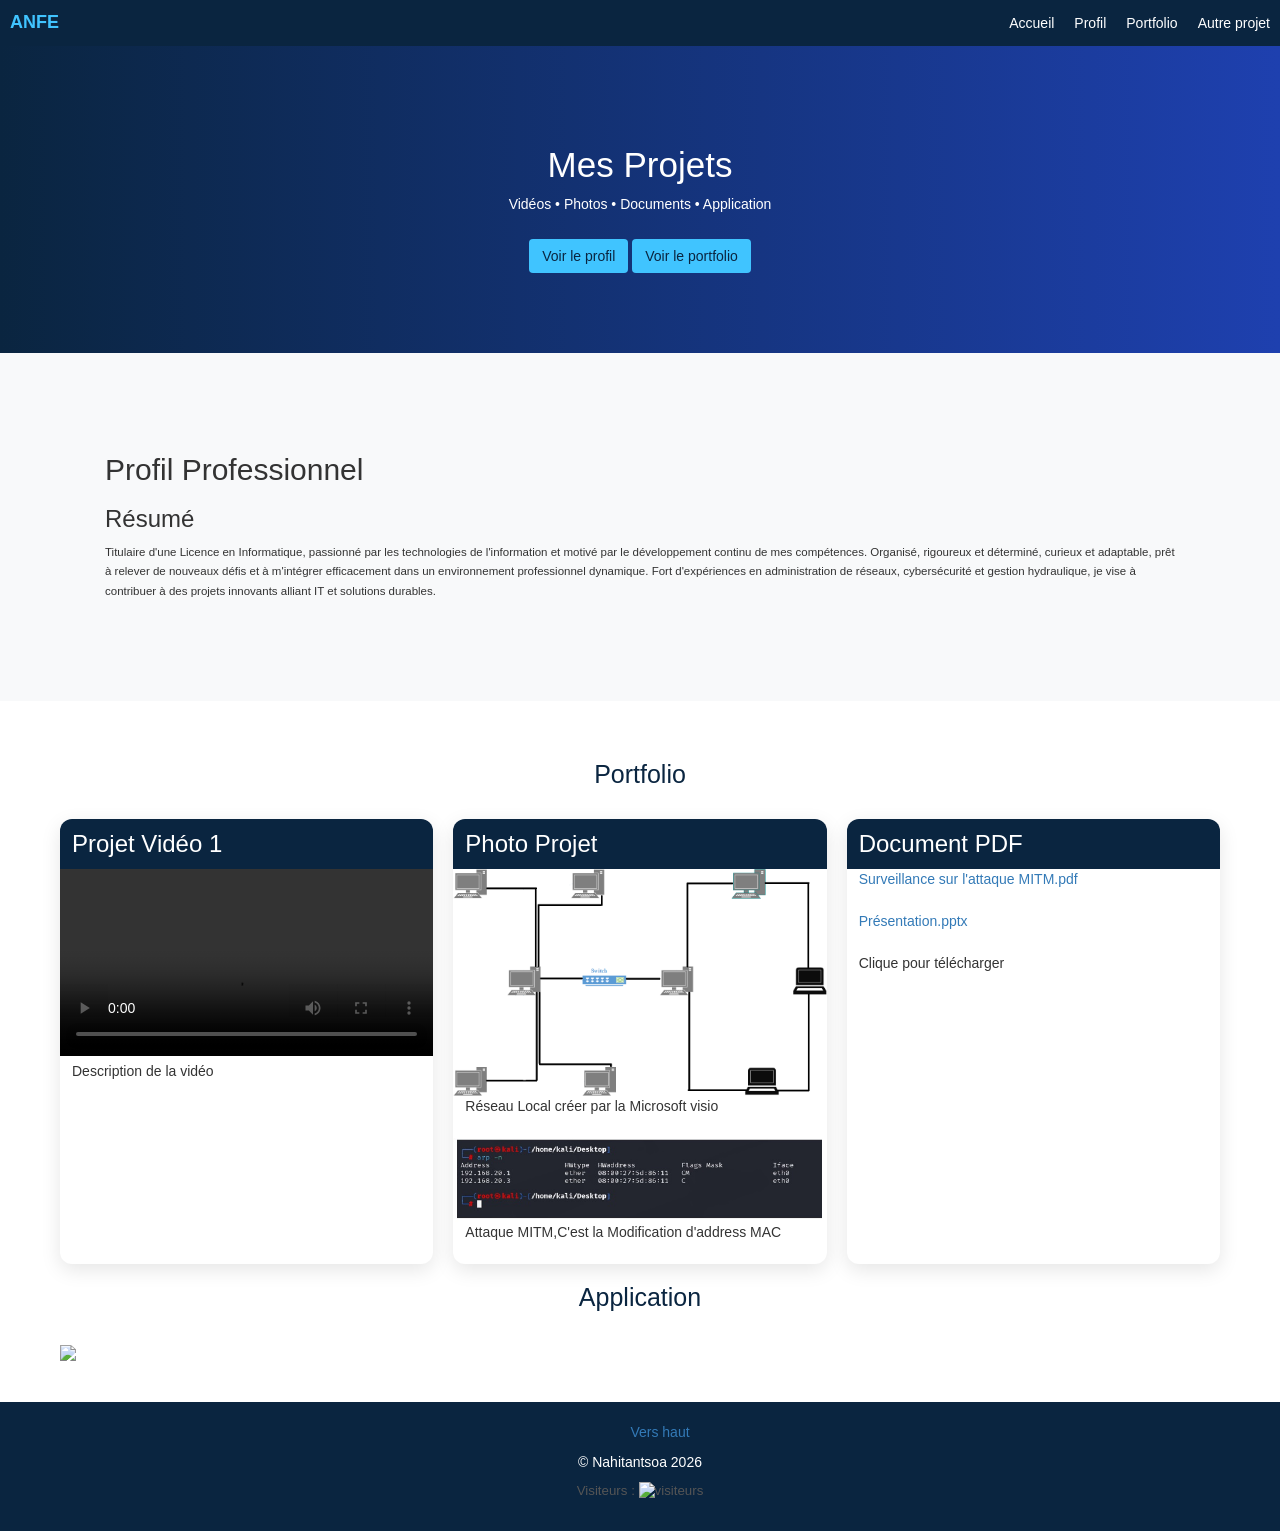
==== commit d45f6305: "vis" ====
--- a/index.html
+++ b/index.html
@@ -96,13 +96,17 @@
 
   </section>
 
-  <footer>
-    <ul>
-   
-     <a href="#miverina">Vers haut</a>
-    </ul>
-    <p>© Nahitantsoa 2026</p>
-  </footer>
+<footer>
+  <ul>
+    <a href="#miverina">Vers haut</a>
+  </ul>
+  <p>© Nahitantsoa 2026</p>
+  
+  <!-- Compteur visiteurs -->
+  <p style="text-align:center; margin-top:10px; font-size:0.95em; color:#555;">
+    Visiteurs : <img src="https://nahitantsoa.github.io/site/" alt="visiteurs" style="vertical-align:middle;">
+  </p>
+</footer>
 
   <script src="script.js"></script>
 </body>
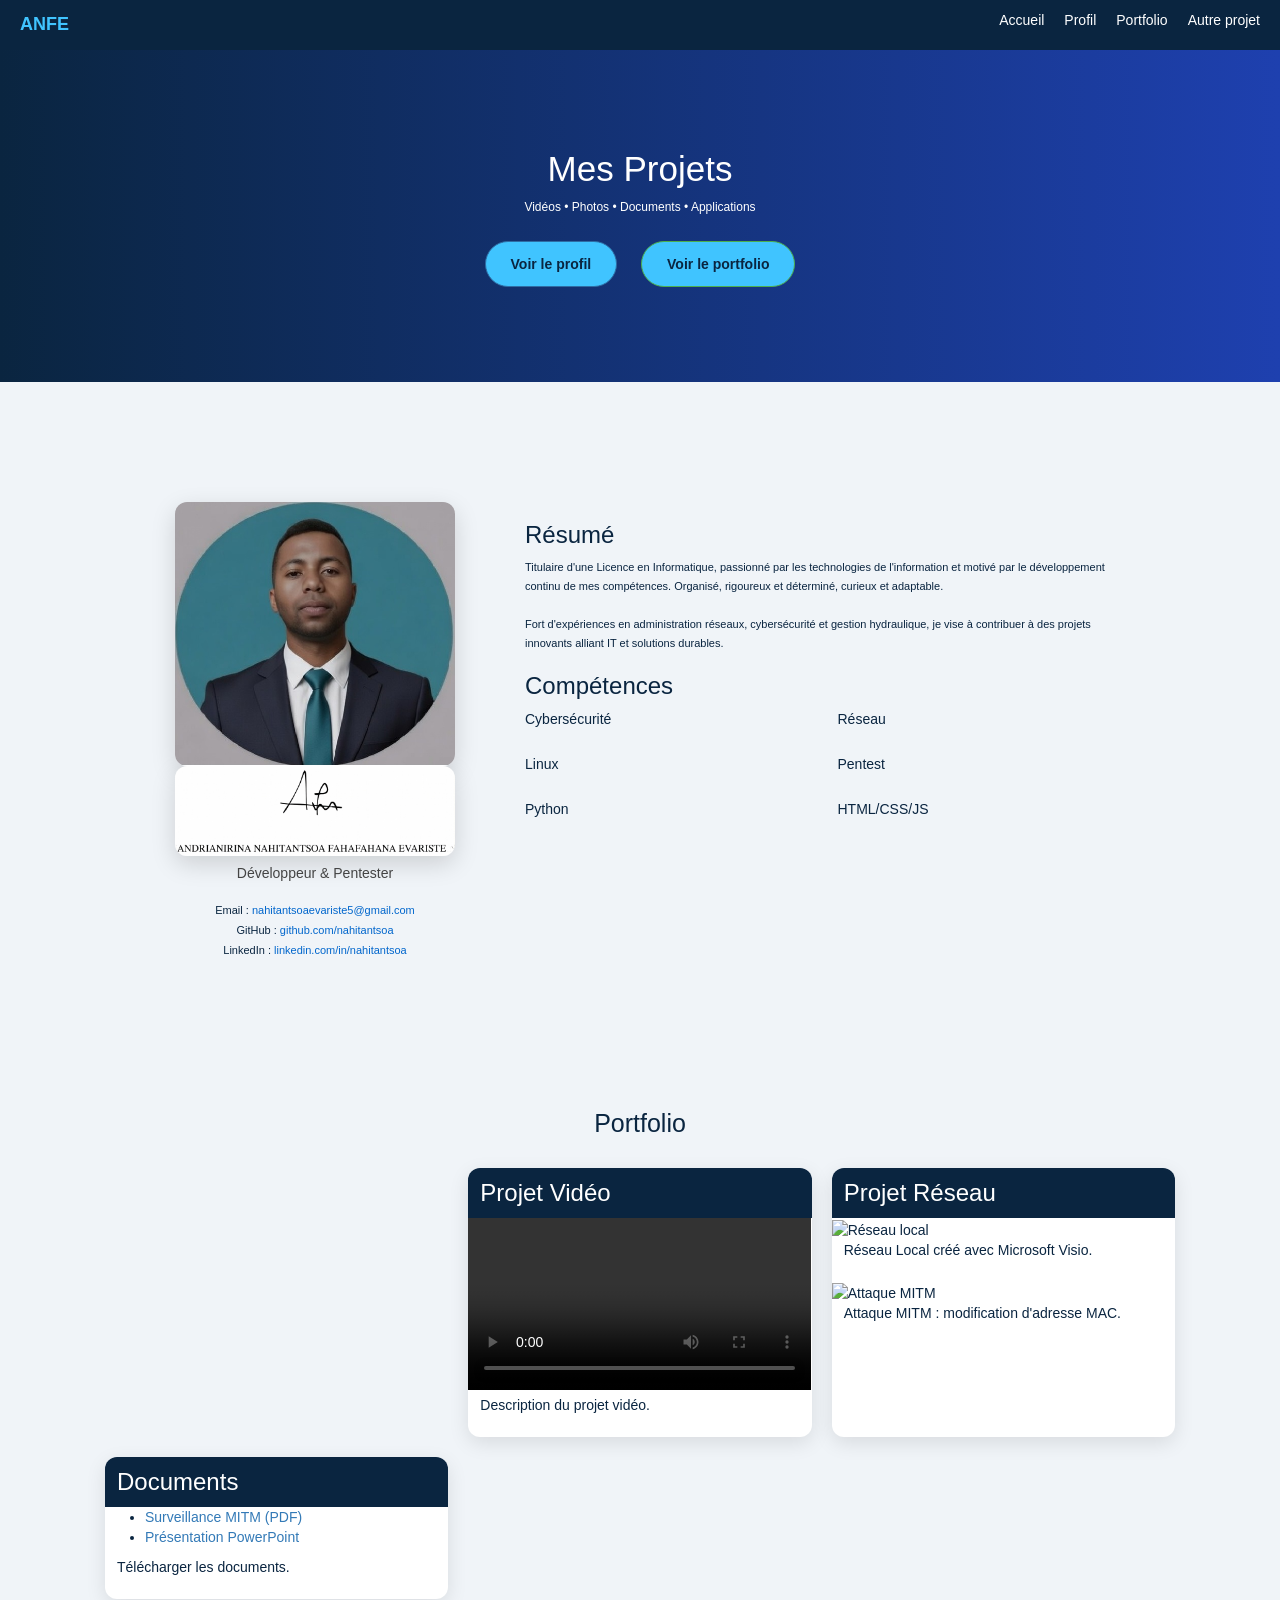
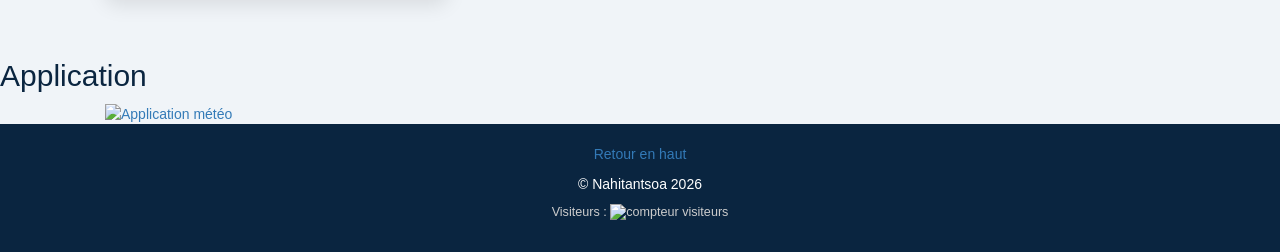
==== commit 79b24d95: "new" ====
--- a/index.html
+++ b/index.html
@@ -3,19 +3,16 @@
 <head>
   <meta charset="UTF-8">
   <meta name="viewport" content="width=device-width, initial-scale=1.0">
-  <title>Nahitantsoa - Portfolio</title>
-  <link rel="icon" type="icon" href="essents/images/icon.jpg">
+  <title>Nahitantsoa | Portfolio</title>
+  <link rel="icon" type="image/jpg" href="assets/images/icon.jpg">
+
+  <!-- CSS -->
+  <link rel="stylesheet" href="bootstrap.min.css">
   <link rel="stylesheet" href="style.css">
-  <link rel="stylesheet" href="bootstrap.min.css">
-
-
-  <script src="jquery-2.2.3.min.js"></script>
-  <script src="bootstrap.min.js"></script>
-  
-
 </head>
 <body>
 
+<!-- HEADER -->
   <header>
     <nav>
        <div id="miverina">
@@ -24,90 +21,126 @@
       </div>
       </div>
       <ul>
-        <li><a href="#accueil">Accueil</a></li>
-        <li><a href="profil.html">Profil</a></li>
-        <li><a href="#portfolio">Portfolio</a></li>
+        <li><a href="\projet/index.html#miverina">Accueil</a></li>
+        <li><a href="#profil">Profil</a></li>
+        <li><a href="\projet/index.html#portfolio">Portfolio</a></li>
         <li><a href="https://github.com/nahitantsoa" target="_blank">Autre projet</a></li>
       </ul>
     </nav>
   </header>
 
-  <section id="accueil" class="hero">
-    <h1>Mes Projets</h1>
-    <p>Vidéos • Photos • Documents • Application</p>
-    <a href="profil.html" class="btn">Voir le profil</a>
-    <a href="#portfolio" class="btn">Voir le portfolio</a>
-
-  </section>
-
-<section id="profil" class="profil-section">
-  <div class="container">
-    <h2>Profil Professionnel</h2>
-
-      <!-- contenu CV -->
-        <div class="resume">
-          <h3>Résumé</h3>
-          <p>
-            Titulaire d'une Licence en Informatique, passionné par les technologies de l'information et motivé par le développement continu de mes compétences. Organisé, rigoureux et déterminé, curieux et adaptable, prêt à relever de nouveaux défis et à m'intégrer efficacement dans un environnement professionnel dynamique. Fort d'expériences en administration de réseaux, cybersécurité et gestion hydraulique, je vise à contribuer à des projets innovants alliant IT et solutions durables.
-          </p>
-        </div>
-  
+<!-- HERO -->
+<section id="accueil" class="hero">
+  <h1>Mes Projets</h1>
+  <p>Vidéos • Photos • Documents • Applications</p>
+  <div class="buttons">
+    <a href="profil.html" class="btn btn-primary">Voir le profil</a>
+    <a href="#portfolio" class="btn btn-success">Voir le portfolio</a>
   </div>
-
 </section>
 
-  <section id="portfolio">
-    <h2>Portfolio</h2>
+<!-- PROFIL -->
+<section id="profil" class="profil-section">
+  <div class="container profil-grid">
+    <div class="profil-left">
+      <div class="photo-profil">
+        <img src="assets/images/mon-profil.jpg" alt="Photo de Nahitantsoa">
+      </div>
+      <div class="sig">
+        <img src="assets/images/signature.jpg" alt="Signature">
+      </div>
+      <div class="contact-info">
+        <h3 class="titre-poste">Développeur & Pentester</h3>
+        <ul class="contact-list">
+          <li>Email : <a href="mailto:nahitantsoa@example.com">nahitantsoaevariste5@gmail.com</a></li>
+          <li>GitHub : <a href="https://github.com/nahitantsoa" target="_blank">github.com/nahitantsoa</a></li>
+          <li>LinkedIn : <a href="#" target="_blank">linkedin.com/in/nahitantsoa</a></li>
+        </ul>
+      </div>
+    </div>
+    <div class="profil-right">
+      <div class="resume">
+        <h3>Résumé</h3>
+        <p>
+          Titulaire d'une Licence en Informatique, passionné par les technologies
+          de l'information et motivé par le développement continu de mes compétences.
+          Organisé, rigoureux et déterminé, curieux et adaptable.
+        </p>
+        <p>
+          Fort d'expériences en administration réseaux, cybersécurité et gestion
+          hydraulique, je vise à contribuer à des projets innovants alliant IT et
+          solutions durables.
+        </p>
+      </div>
+      <div class="competences">
+        <h3>Compétences</h3>
+        <div class="skills-grid">
+          <div>Cybersécurité</div>
+          <div>Réseau</div>
+          <div>Linux</div>
+          <div>Pentest</div>
+          <div>Python</div>
+          <div>HTML/CSS/JS</div>
+        </div>
+      </div>
+    </div>
+  </div>
+</section>
 
-    <div class="grid">
+<!-- PORTFOLIO -->
+<section id="portfolio">
+  <h2>Portfolio</h2>
+  <div class="grid container">
+    <!-- Vidéo -->
+    <div class="card">
+      <h3>Projet Vidéo</h3>
+      <video controls width="100%">
+        <source src="assets/videos/projet1.mp4" type="video/mp4">
+        Votre navigateur ne supporte pas la vidéo.
+      </video>
+      <p>Description du projet vidéo.</p>
+    </div>
+    <!-- Images -->
+    <div class="card">
+      <h3>Projet Réseau</h3>
+      <img src="assets/images/reseau-local.png" alt="Réseau local">
+      <p>Réseau Local créé avec Microsoft Visio.</p>
+      <img src="assets/images/attaque-mitm.jpg" alt="Attaque MITM">
+      <p>Attaque MITM : modification d'adresse MAC.</p>
+    </div>
+    <!-- Documents -->
+    <div class="card">
+      <h3>Documents</h3>
+      <ul>
+        <li><a href="assets/documents/Surveillance attaque MITM.pdf" download>Surveillance MITM (PDF)</a></li>
+        <li><a href="assets/documents/presentation.pptx" download>Présentation PowerPoint</a></li>
+      </ul>
+      <p>Télécharger les documents.</p>
+    </div>
+  </div>
+</section>
 
-      <!-- VIDÉO -->
-      <div class="card">
-        <h3>Projet Vidéo 1</h3>
-        <video controls width="100%">
-          <source src="assets/videos/projet1.mp4" type="video/mp4">
-          Désolé, la vidéo ne se charge pas.
-        </video>
-        <p>Description de la vidéo</p>
-      </div>
+<!-- APPLICATION -->
+<section class="application">
+  <h2>Application</h2>
+  <div class="app container">
+    <a href="application/météo/météo.html">
+      <img src="assets/images/sir.ico" alt="Application météo">
+    </a>
+  </div>
+</section>
 
-      <!-- IMAGE -->
-      <div class="card">
-        <h3>Photo Projet</h3>
-        <img src="assets/images/Réseau local.png" alt="Ma photo" style="width:100%;">
-        <p>Réseau Local créer par la Microsoft visio</p>
-	<img src="assets/images/l'attaque MITM.jpg" alt="Ma photo" style="width:100%;">
-        <p>Attaque MITM,C'est la Modification d'address MAC</p>
-      </div>
-
-      <!-- DOCUMENT -->
-      <div class="card">
-        <h3>Document PDF</h3>
-        <p><a href="assets/documents/Surveillance sur l'attaque MITM.pdf" download>Surveillance sur l'attaque MITM.pdf</a></p>
-        <p><a href="assets/documents/Présentation.pptx" download>Présentation.pptx</a></p>
-        <p>Clique pour télécharger</p>
-      </div>
-
-    </div>
-
-     <h2>Application</h2>
-    
-       <a href="application/météo/météo.html"><img src="essets/images/météo.jpg"></a>
-
-  </section>
-
+<!-- FOOTER -->
 <footer>
-  <ul>
-    <a href="#miverina">Vers haut</a>
-  </ul>
+  <p><a href="#miverina">Retour en haut</a></p>
   <p>© Nahitantsoa 2026</p>
-  
-  <!-- Compteur visiteurs -->
-  <p style="text-align:center; margin-top:10px; font-size:0.95em; color:#555;">
-    Visiteurs : <img src="https://nahitantsoa.github.io/site/" alt="visiteurs" style="vertical-align:middle;">
-  </p>
+  <p style="font-size:0.9em;color:#ccc;">Visiteurs : <img src="https://nahitantsoa.github.io/site/" alt="compteur visiteurs"></p>
 </footer>
 
-  <script src="script.js"></script>
+<!-- JS -->
+<script src="jquery-2.2.3.min.js"></script>
+<script src="bootstrap.min.js"></script>
+<script src="script.js"></script>
+
 </body>
 </html>
--- a/style.css
+++ b/style.css
@@ -1,249 +1,236 @@
-body {
-    margin: 0;
-    font-family: Arial, sans-serif;
-    background: #f0f4f8;
-    color: #0a2540;
-  }
-  
-  header nav {
-    background: #0a2540;
-    padding: 1rem;
-    display: flex;
-    justify-content: space-between;
-    align-items: center;
-    position: sticky;
-    top: 0;
-    z-index: 10;
-  }
-  
-  .logo {
-    color: #40c4ff;
-    font-size: 1.8rem;
-    font-weight: bold;
-  }
-  
-  nav ul {
-    list-style: none;
-    display: flex;
-    gap: 2rem;
-    margin: 0;
-    padding: 0;
-  }
-  
-  nav a {
-    color: white;
-    text-decoration: none;
-    font-weight: 500;
-  }
-  
-  nav a:hover {
-    color: #40c4ff;
-  }
-  
-  .hero {
-    background: linear-gradient(to right, #0a2540, #1e40af);
-    color: white;
-    text-align: center;
-    padding: 8rem 2rem;
-  }
-  
-  .hero h1 {
-    font-size: 3.5rem;
-    margin-bottom: 1rem;
-  }
-  
-  .btn {
-    background: #40c4ff;
-    color: #0a2540;
-    padding: 1rem 2rem;
-    border-radius: 50px;
-    text-decoration: none;
-    font-weight: bold;
-    display: inline-block;
-    margin-top: 1.5rem;
-  }
-  
-  .btn:hover {
-    background: #00b0ff;
-  }
-  
-  #portfolio {
-    padding: 4rem 2rem;
-    max-width: 1200px;
-    margin: 0 auto;
-  }
-  
-  #portfolio h2 {
-    text-align: center;
-    font-size: 2.5rem;
-    margin-bottom: 3rem;
-    color: #0a2540;
-  }
-  
-  .grid {
-    display: grid;
-    grid-template-columns: repeat(auto-fit, minmax(320px, 1fr));
-    gap: 2rem;
-  }
-
-  .profil-section {
-  padding: 80px 20px;
-  background: #f8f9fa;
-}
-
-.container {
-  max-width: 1100px;
-  margin: 0 auto;
-}
-
-.profil-grid {
-  display: flex;
-  flex-wrap: wrap;
-  gap: 50px;
-  margin-top: 40px;
-}
-
-.profil-left {
-  flex: 1;
-  min-width: 320px;
-}
-
-.photo-profil img {
-  width: 100%;
-  max-width: 280px;
-  border-radius: 12px;
-  box-shadow: 0 8px 25px rgba(0,0,0,0.15);
-  object-fit: cover;
-  display: black;
-  margin: 0 auto 25px;
-}
-
-.sig img {
- width: 100%;
-  max-width: 280px;
-  border-radius: 12px;
-  box-shadow: 0 8px 25px rgba(-1,-1,-1,-1.15);
-  object-fit: cover;
-  display: black;
-  margin: 0 auto 25px;
-}
-.contact-info {
-  text-align: center;
-}
-
-.titre-poste {
-  font-size: 1.4rem;
-  color: #444;
-  margin: 10px 0 20px;
-  font-weight: 500;
-}
-
-.contact-list {
-  list-style: none;
-  padding: 0;
-  font-size: 1.1rem;
-  line-height: 1.8;
-}
-
-.contact-list a {
-  color: #0066cc;
-  text-decoration: none;
-}
-
-.profil-right {
-  flex: 2;
-  min-width: 400px;
-}
-
-.resume p {
-  font-size: 1.15rem;
-  line-height: 1.7;
-  margin-bottom: 2rem;
-}
-
-.competences h4 {
-  margin: 1.2rem 0 0.6rem;
-  color: #333;
-}
-
-.skills-grid {
-  display: grid;
-  grid-template-columns: repeat(auto-fit, minmax(220px, 1fr));
-  gap: 25px;
-}
-
-.timeline-item {
-  display: flex;
-  margin-bottom: 2rem;
-  gap: 25px;
-}
-
-.timeline-date {
-  min-width: 110px;
-  font-weight: bold;
-  color: #555;
-}
-
-.timeline-content h4 {
-  margin: 0 0 6px;
-}
-
-.experiences ul {
-  list-style: none;
-  padding-left: 0;
-}
-
-.experiences li {
-  margin-bottom: 12px;
-  position: relative;
-  padding-left: 25px;
-}
-
-.experiences li::before {
-  content: "•";
-  position: absolute;
-  left: 0;
-  color: #0066cc;
-  font-size: 1.6rem;
-  line-height: 1;
-}
-
-/* Responsive */
-@media (max-width: 800px) {
-  .profil-grid {
-    flex-direction: column;
-  }
-  .photo-profil img {
-    max-width: 220px;
-  }
-}
-  
-  .card {
-    background: white;
-    border-radius: 12px;
-    overflow: hidden;
-    box-shadow: 0 6px 20px rgba(0,0,0,0.1);
-    transition: transform 0.3s;
-  }
-  
-  .card:hover {
-    transform: translateY(-10px);
-  }
-  
-  .card h3 {
-    padding: 1.2rem;
-    margin: 0;
-    background: #0a2540;
-    color: white;
-  }
-  
-  .card p {
-    padding: 0 1.2rem 1.2rem;
-  }
-  
-  footer {
-    background: #0a2540;
-    color: white;
-    text-align: center;
-    padding: 2rem;
-  }+/* ===== GENERAL ===== */
+body{
+  margin:0;
+  font-family: Arial, sans-serif;
+  background:#f0f4f8;
+  color:#0a2540;
+}
+
+/* ===== HEADER ===== */
+header nav{
+  background:#0a2540;
+  padding:1rem 2rem;
+  display:flex;
+  justify-content:space-between;
+  align-items:center;
+  position:sticky;
+  top:0;
+  z-index:1000;
+}
+.logo{
+  color:#40c4ff;
+  font-size:1.8rem;
+  font-weight:bold;
+}
+
+.dark {
+  background: black;
+  color: white;
+
+}
+.dark button {
+  background: white;
+  color: black;
+
+}
+
+
+
+/* ===== MENU ===== */
+nav ul{
+  list-style:none;
+  display:flex;
+  gap:2rem;
+  padding:0;
+}
+nav a{
+  color:white;
+  text-decoration:none;
+  font-weight:500;
+  transition:0.3s;
+}
+nav a:hover{
+  color:#40c4ff;
+}
+
+/* ===== HERO ===== */
+.hero{
+  background:linear-gradient(to right,#0a2540,#1e40af);
+  color:white;
+  text-align:center;
+  padding:8rem 2rem;
+}
+.hero h1{
+  font-size:3.5rem;
+  margin-bottom:1rem;
+}
+.hero p{
+  font-size:1.2rem;
+}
+.btn{
+  background:#40c4ff;
+  color:#0a2540;
+  padding:12px 25px;
+  border-radius:50px;
+  text-decoration:none;
+  font-weight:bold;
+  display:inline-block;
+  margin:15px 10px;
+  transition:0.3s;
+}
+.btn:hover{
+  background:#00b0ff;
+  transform:scale(1.05);
+}
+
+/* ===== PORTFOLIO ===== */
+#portfolio{
+  padding:4rem 2rem;
+  max-width:1200px;
+  margin:auto;
+}
+#portfolio h2{
+  text-align:center;
+  font-size:2.5rem;
+  margin-bottom:3rem;
+}
+.grid{
+  display:grid;
+  grid-template-columns:repeat(auto-fit,minmax(320px,1fr));
+  gap:2rem;
+}
+.card{
+  background:white;
+  border-radius:12px;
+  overflow:hidden;
+  box-shadow:0 6px 20px rgba(0,0,0,0.1);
+  transition:0.3s;
+}
+.card:hover{
+  transform:translateY(-10px);
+}
+.card h3{
+  padding:1.2rem;
+  margin:0;
+  background:#0a2540;
+  color:white;
+}
+.card p{
+  padding:0 1.2rem 1.2rem;
+}
+.card img{
+  width:100%;
+}
+
+/* ===== PROFIL ===== */
+.profil-section{
+  padding:80px 20px;
+  background:#white;
+}
+.container{
+  max-width:1100px;
+  margin:auto;
+}
+.profil-grid{
+  display:flex;
+  flex-wrap:wrap;
+  gap:50px;
+  margin-top:40px;
+}
+.profil-left{
+  flex:1;
+  min-width:320px;
+}
+.photo-profil img, .sig img{
+  width:100%;
+  max-width:280px;
+  border-radius:12px;
+  box-shadow:0 8px 25px rgba(0,0,0,0.15);
+  object-fit:cover;
+  display:block;
+  margin:auto;
+}
+.contact-info{
+  text-align:center;
+}
+.titre-poste{
+  font-size:1.4rem;
+  color:#444;
+  margin:10px 0 20px;
+  font-weight:500;
+}
+.contact-list{
+  list-style:none;
+  padding:0;
+  font-size:1.1rem;
+  line-height:1.8;
+}
+.contact-list a{
+  color:#0066cc;
+  text-decoration:none;
+}
+
+/* ===== RESUME ===== */
+.profil-right{
+  flex:2;
+  min-width:400px;
+}
+.resume p{
+  font-size:1.1rem;
+  line-height:1.7;
+  margin-bottom:2rem;
+}
+
+/* ===== SKILLS ===== */
+.skills-grid{
+  display:grid;
+  grid-template-columns:repeat(auto-fit,minmax(220px,1fr));
+  gap:25px;
+}
+
+/* ===== TIMELINE & EXPERIENCE ===== */
+.timeline-item{
+  display:flex;
+  margin-bottom:2rem;
+  gap:25px;
+}
+.timeline-date{
+  min-width:110px;
+  font-weight:bold;
+  color:#555;
+}
+.timeline-content h4{
+  margin:0 0 6px;
+}
+.experiences ul{
+  list-style:none;
+  padding-left:0;
+}
+.experiences li{
+  margin-bottom:12px;
+  position:relative;
+  padding-left:25px;
+}
+.experiences li::before{
+  content:"•";
+  position:absolute;
+  left:0;
+  color:#0066cc;
+  font-size:1.6rem;
+}
+
+/* ===== FOOTER ===== */
+footer{
+  background:#0a2540;
+  color:white;
+  text-align:center;
+  padding:2rem;
+}
+
+/* ===== RESPONSIVE ===== */
+@media(max-width:800px){
+  nav ul{gap:1rem;}
+  .hero h1{font-size:2.5rem;}
+  .profil-grid{flex-direction:column;}
+  .profil-right{min-width:100%;}
+}
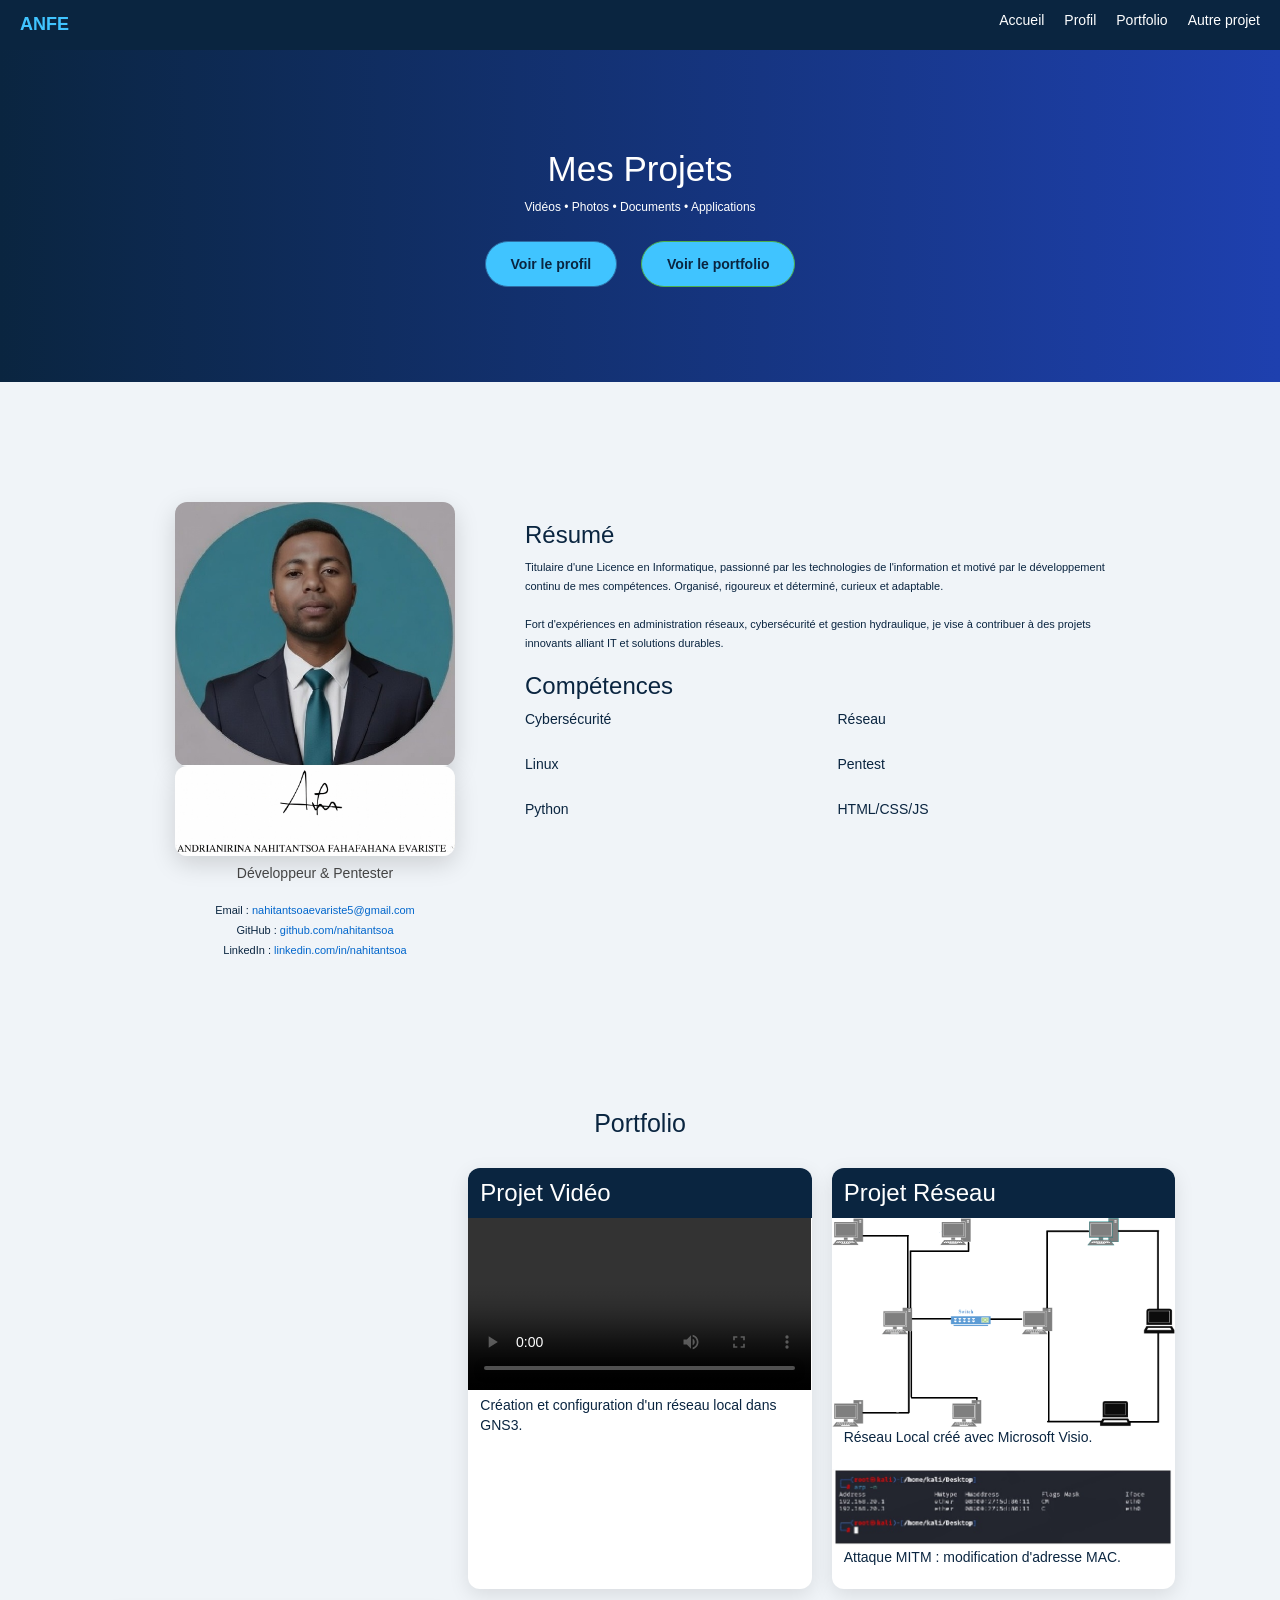
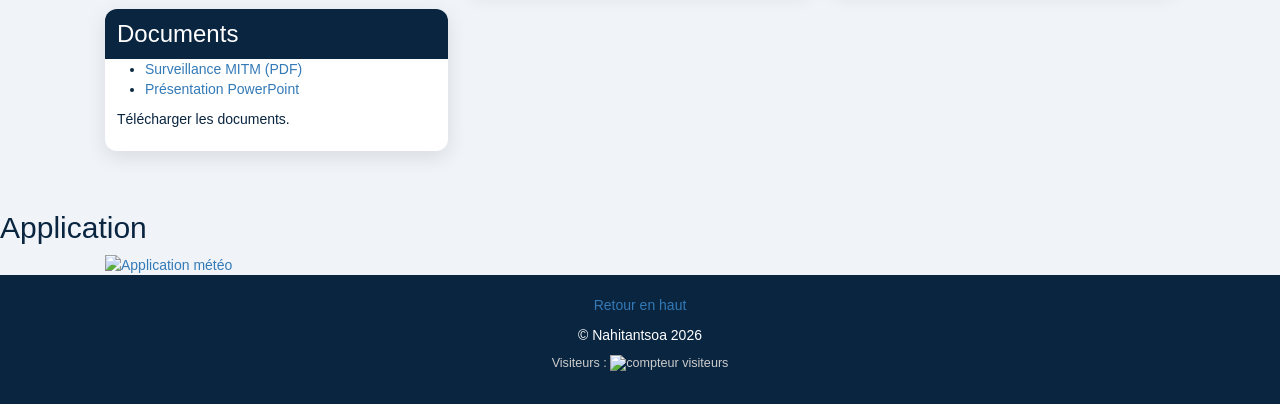
==== commit 84bf8ede: "nw" ====
--- a/index.html
+++ b/index.html
@@ -95,25 +95,25 @@
     <div class="card">
       <h3>Projet Vidéo</h3>
       <video controls width="100%">
-        <source src="assets/videos/projet1.mp4" type="video/mp4">
+        <source src="assets/videos/Création et configuration d'un réseau local dans GNS3.mp4" type="video/mp4">
         Votre navigateur ne supporte pas la vidéo.
       </video>
-      <p>Description du projet vidéo.</p>
+      <p>Création et configuration d'un réseau local dans GNS3.</p>
     </div>
     <!-- Images -->
     <div class="card">
       <h3>Projet Réseau</h3>
-      <img src="assets/images/reseau-local.png" alt="Réseau local">
+      <img src="assets/images/Réseau local.png" alt="Réseau local">
       <p>Réseau Local créé avec Microsoft Visio.</p>
-      <img src="assets/images/attaque-mitm.jpg" alt="Attaque MITM">
+      <img src="assets/images/l'attaque MITM.jpg" alt="Attaque MITM">
       <p>Attaque MITM : modification d'adresse MAC.</p>
     </div>
     <!-- Documents -->
     <div class="card">
       <h3>Documents</h3>
       <ul>
-        <li><a href="assets/documents/Surveillance attaque MITM.pdf" download>Surveillance MITM (PDF)</a></li>
-        <li><a href="assets/documents/presentation.pptx" download>Présentation PowerPoint</a></li>
+        <li><a href="assets/documents/Surveillance sur l'attaque MITM.pdf" download>Surveillance MITM (PDF)</a></li>
+        <li><a href="assets/documents/Présentation.pptx" download>Présentation PowerPoint</a></li>
       </ul>
       <p>Télécharger les documents.</p>
     </div>
